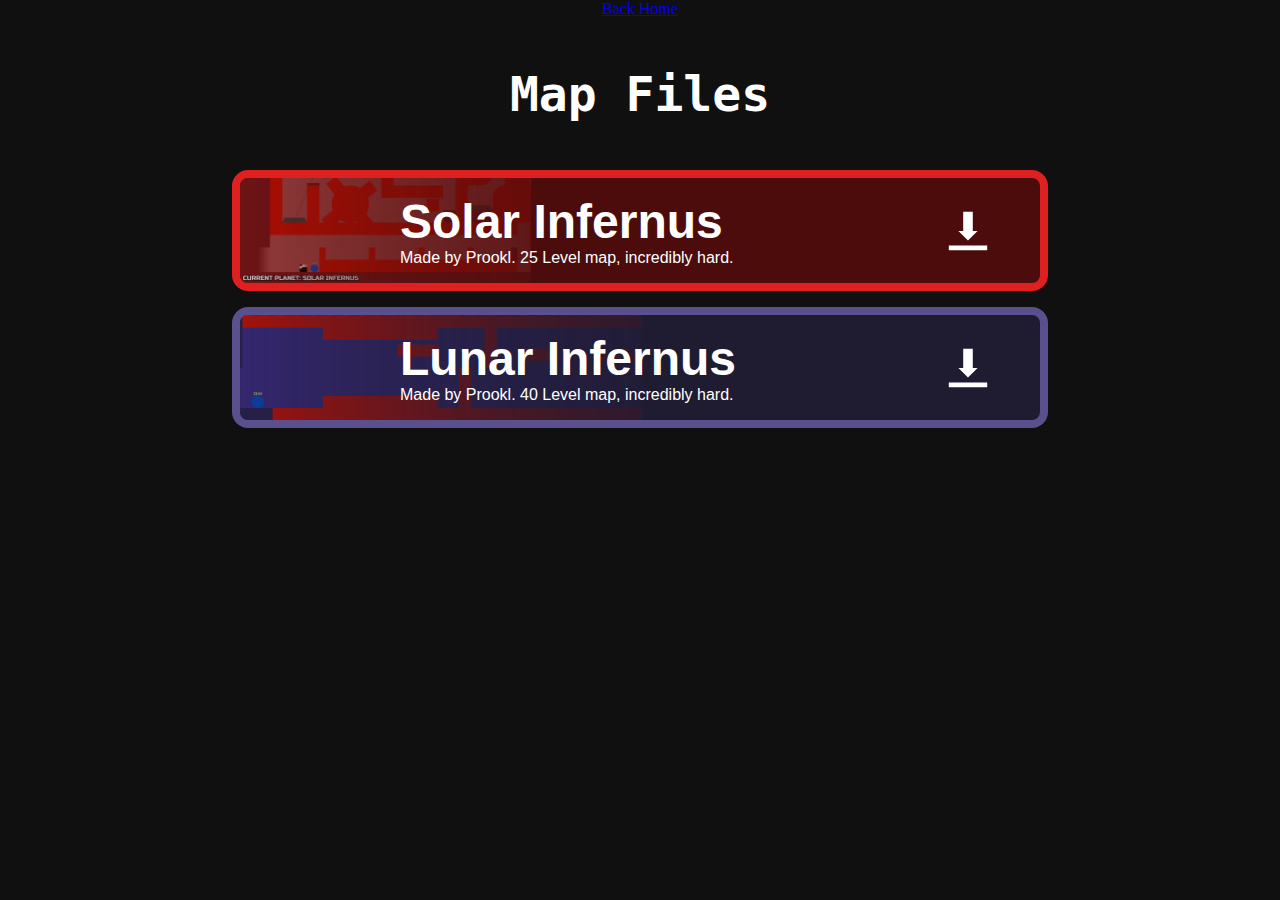
==== maps/index.html @ 9000c5a9 "attempt" ====
<!DOCTYPE html>
<html lang="en">
	<head>
		<meta charset="UTF-8">
		<meta name="viewport" content="width=device-width, initial-scale=1.0">
		<title>maps</title>
		<link rel="stylesheet" href="./style.css">
	</head>
	<body>
		<span class="credits" hidden="hidden">made by nike, pork&trade; and looped tea</span>
		<a class="SkapHub" href="https://prookle.github.io/SkapHub/">Back Home</a>
		<h1 class="title">Map Files</h1>
		<div class="map" style="--color: #ff0000">
			<div class="preview"><img src="./img/SI.png" alt="Map Name Preview"></div>
			<div class="info">
				<h2 class="name">Solar Infernus</h2>
				<p class="description">Made by Prookl. 25 Level map, incredibly hard.</p>
				<a href="./json/Solar Infernus.json" download="Solar Infernus.json" class="download">Download</a>
			</div>
		</div>
		<div class="map" style="--color: #4d4093">
			<div class="preview"><img src="./img/LI.png" alt="Map Name Preview"></div>
			<div class="info">
				<h2 class="name">Lunar Infernus</h2>
				<p class="description">Made by Prookl. 40 Level map, incredibly hard.</p>
				<a href="./json/Lunar Infernus.json" download="Lunar Infernus.json" class="download">Download</a>
			</div>
		</div>
	</body>
</html>
---- maps/style.css ----
html {
	background: #101010;
	color: #ffffff;
}

body {
	margin: 0;
	display: grid;
	justify-content: space-evenly;
	place-items: center;
	gap: 1rem;
}

.title {
	font-family: monospace;
	font-size: 3rem;
}

.map {
	/* background: #ff000040; */
	--color: #ff00ff;
	display: grid;
	grid-template-areas: "all";
	align-items: center;
	min-width: 50rem;
	
	background: color-mix(in srgb, var(--color) 25%, transparent 75%);
	border: .5rem solid color-mix(in srgb, var(--color) 75%, #808080 25%);;
	border-radius: 1rem;
	overflow: hidden;
	position: relative;
}
.map > * {
	grid-area: all;
}

.preview {
	pointer-events: none;
	user-select: none;
	position: absolute;
	width: 75%;
	height: 100%;
	overflow: hidden;
	opacity: 0.75;
	mask-image: linear-gradient(to right,
		rgba(0 0 0 / 1.00000) 000.00%,
		rgba(0 0 0 / 0.92160) 004.00%,
		rgba(0 0 0 / 0.84640) 008.00%,
		rgba(0 0 0 / 0.77440) 012.00%,
		rgba(0 0 0 / 0.70560) 016.00%,
		rgba(0 0 0 / 0.64000) 020.00%,
		rgba(0 0 0 / 0.57760) 024.00%,
		rgba(0 0 0 / 0.51840) 028.00%,
		rgba(0 0 0 / 0.46240) 032.00%,
		rgba(0 0 0 / 0.40960) 036.00%,
		rgba(0 0 0 / 0.36000) 040.00%,
		rgba(0 0 0 / 0.31360) 044.00%,
		rgba(0 0 0 / 0.27040) 048.00%,
		rgba(0 0 0 / 0.23040) 052.00%,
		rgba(0 0 0 / 0.19360) 056.00%,
		rgba(0 0 0 / 0.16000) 060.00%,
		rgba(0 0 0 / 0.12960) 064.00%,
		rgba(0 0 0 / 0.10240) 068.00%,
		rgba(0 0 0 / 0.07840) 072.00%,
		rgba(0 0 0 / 0.05760) 076.00%,
		rgba(0 0 0 / 0.04000) 080.00%,
		rgba(0 0 0 / 0.02560) 084.00%,
		rgba(0 0 0 / 0.01440) 088.00%,
		rgba(0 0 0 / 0.00640) 092.00%,
		rgba(0 0 0 / 0.00160) 096.00%,
		rgba(0 0 0 / 0.00000) 100.00%
	);
}
.preview > img {
	height: 100%;
}
.info {
	display: grid;
	/* background: #00ff0040; */

	grid-template-areas: 
		"name download"
		"desc download"
	;
	grid-auto-columns: auto min-content;
	align-items: center;
	gap: 0 3rem;
	padding: 1rem 3rem 1rem 10rem;
	z-index: 99999;

	font-family:'Gill Sans', 'Gill Sans MT', Calibri, 'Trebuchet MS', sans-serif;
}
.name {
	grid-area: name;
	font-size: 3rem;
	margin: 0;
}
.description {
	grid-area: desc;
	margin: 0;
}
.download {
	grid-area: download;
	display: block;
	width: 3rem;
	height: 3rem;
	/* background: #202020; */
	user-select: none;
	font-size: 0;
}
.download::after {
	content: "";
	display: block;
	width: 100%;
	height: 100%;
	background-image: url("./download-0.svg");
	background-size: cover;
	font-size: 1rem;
}
.download:hover::after {
	background-image: url("./download-1.svg");
}
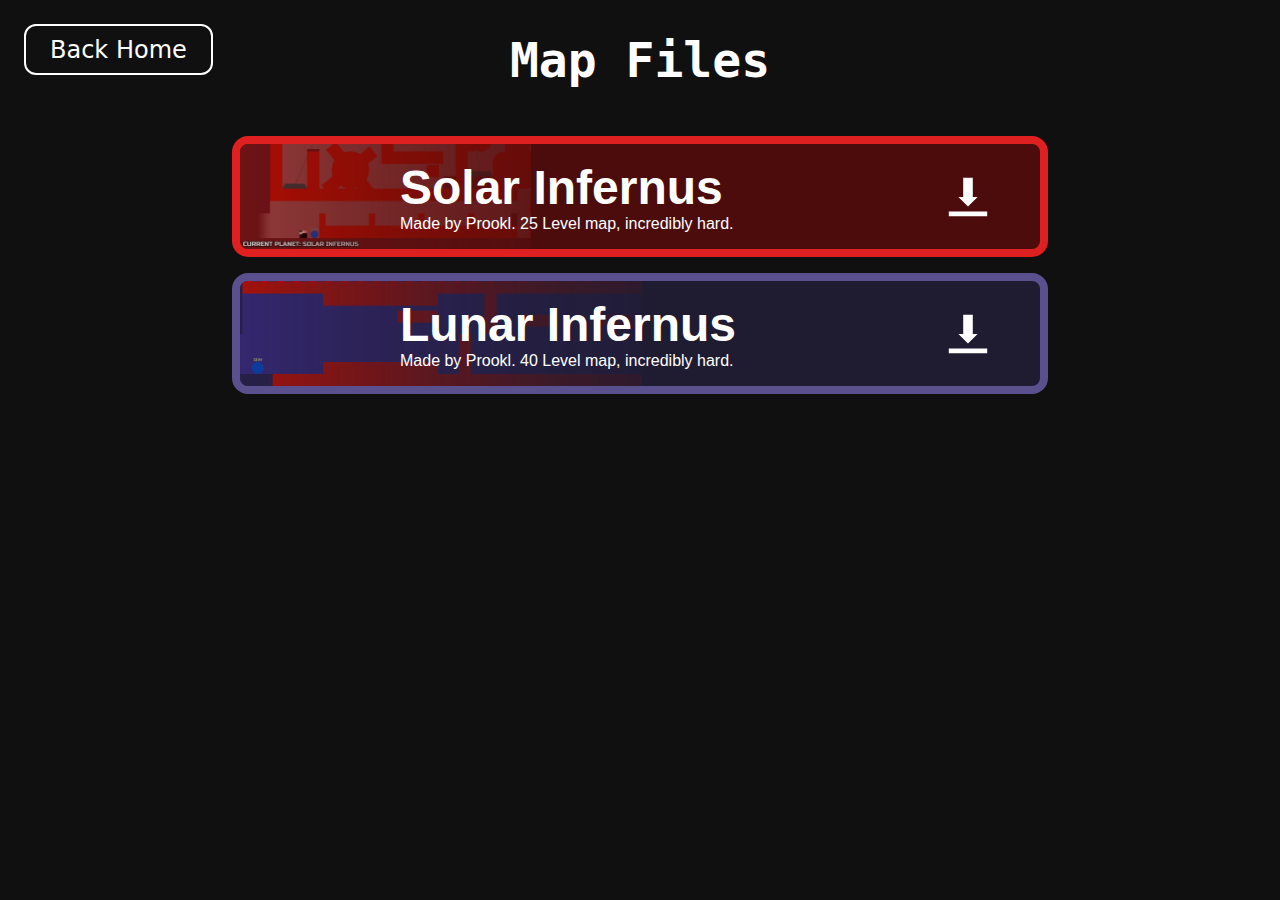
==== commit b3424484: "fix styling and home link" ====
--- a/maps/index.html
+++ b/maps/index.html
@@ -7,8 +7,8 @@
 		<link rel="stylesheet" href="./style.css">
 	</head>
 	<body>
+		<a class="home" href="../">Back Home</a>
 		<span class="credits" hidden="hidden">made by nike, pork&trade; and looped tea</span>
-		<a class="SkapHub" href="https://prookle.github.io/SkapHub/">Back Home</a>
 		<h1 class="title">Map Files</h1>
 		<div class="map" style="--color: #ff0000">
 			<div class="preview"><img src="./img/SI.png" alt="Map Name Preview"></div>
--- a/maps/style.css
+++ b/maps/style.css
@@ -14,6 +14,27 @@
 .title {
 	font-family: monospace;
 	font-size: 3rem;
+}
+
+.home {
+	all: unset;
+	display: block;
+
+	position: absolute;
+	font-size: 1.5em;
+	left: 1.5rem;
+	top: 1.5rem;
+	color: #ffffff;
+	padding: .4em 1em;
+	font-family: system-ui;
+
+	cursor: pointer;
+
+	border: .1em solid #ffffff;
+	border-radius: .5em;
+
+	background-color: transparent;
+	transition: background-color .1s;
 }
 
 .map {
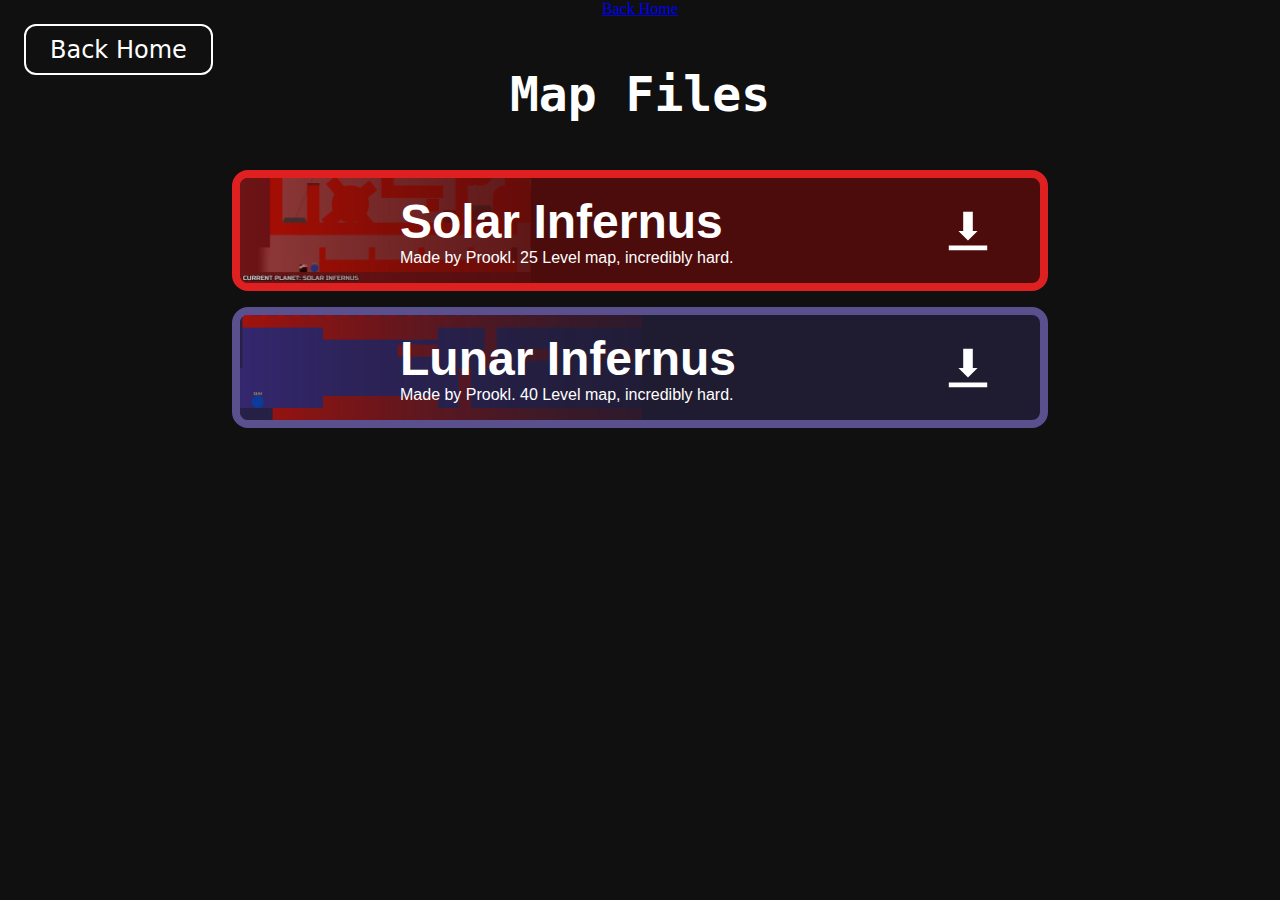
==== commit 3849f05f: "Merge branch 'main' of https://github.com/Prookle/SkapHub" ====
--- a/maps/index.html
+++ b/maps/index.html
@@ -9,6 +9,7 @@
 	<body>
 		<a class="home" href="../">Back Home</a>
 		<span class="credits" hidden="hidden">made by nike, pork&trade; and looped tea</span>
+		<a class="SkapHub" href="https://prookle.github.io/SkapHub/">Back Home</a>
 		<h1 class="title">Map Files</h1>
 		<div class="map" style="--color: #ff0000">
 			<div class="preview"><img src="./img/SI.png" alt="Map Name Preview"></div>
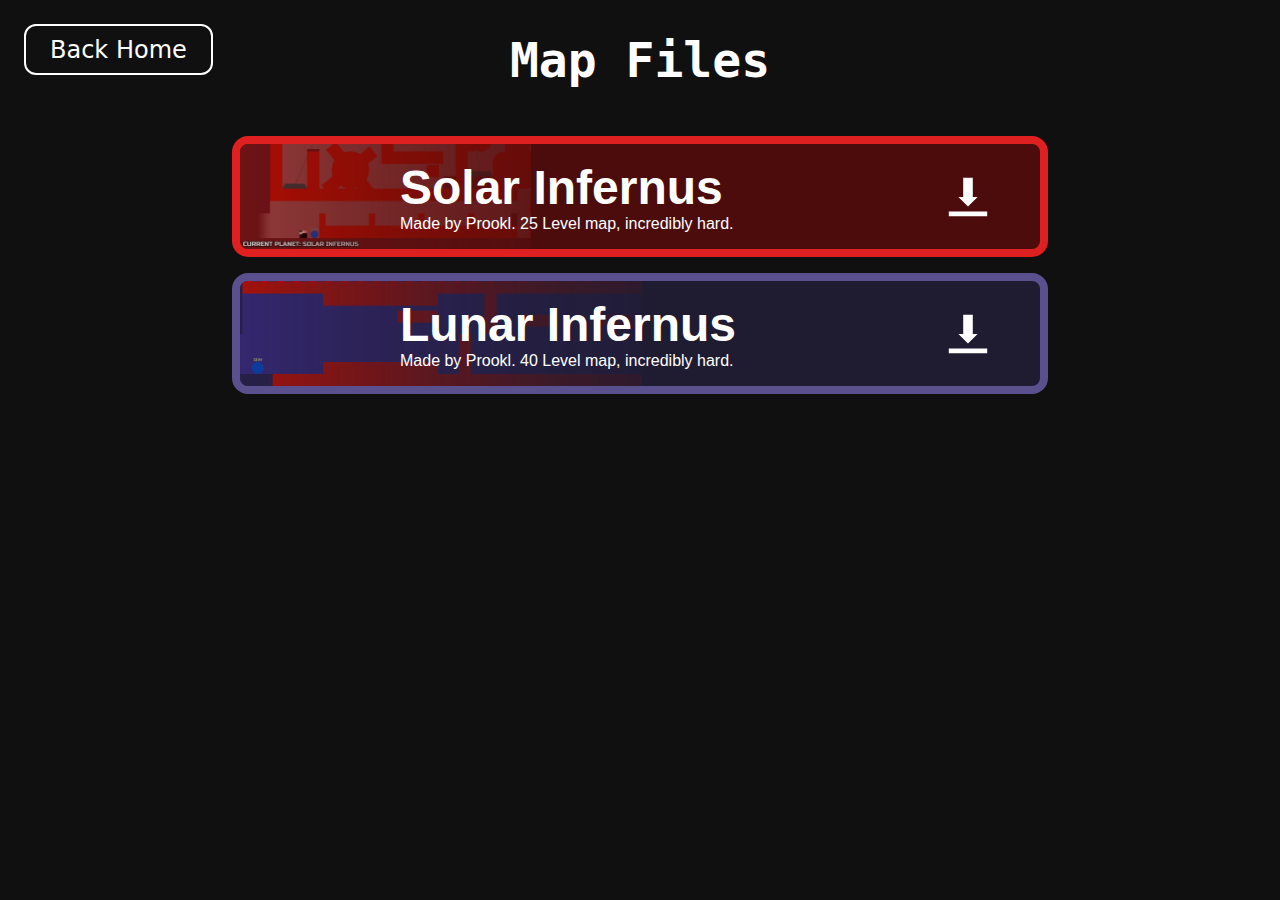
==== commit bc018fcd: "remove duplicate "Home" link" ====
--- a/maps/index.html
+++ b/maps/index.html
@@ -7,9 +7,8 @@
 		<link rel="stylesheet" href="./style.css">
 	</head>
 	<body>
+		<span class="credits" hidden="hidden">made by nike, pork&trade; and looped tea</span>
 		<a class="home" href="../">Back Home</a>
-		<span class="credits" hidden="hidden">made by nike, pork&trade; and looped tea</span>
-		<a class="SkapHub" href="https://prookle.github.io/SkapHub/">Back Home</a>
 		<h1 class="title">Map Files</h1>
 		<div class="map" style="--color: #ff0000">
 			<div class="preview"><img src="./img/SI.png" alt="Map Name Preview"></div>
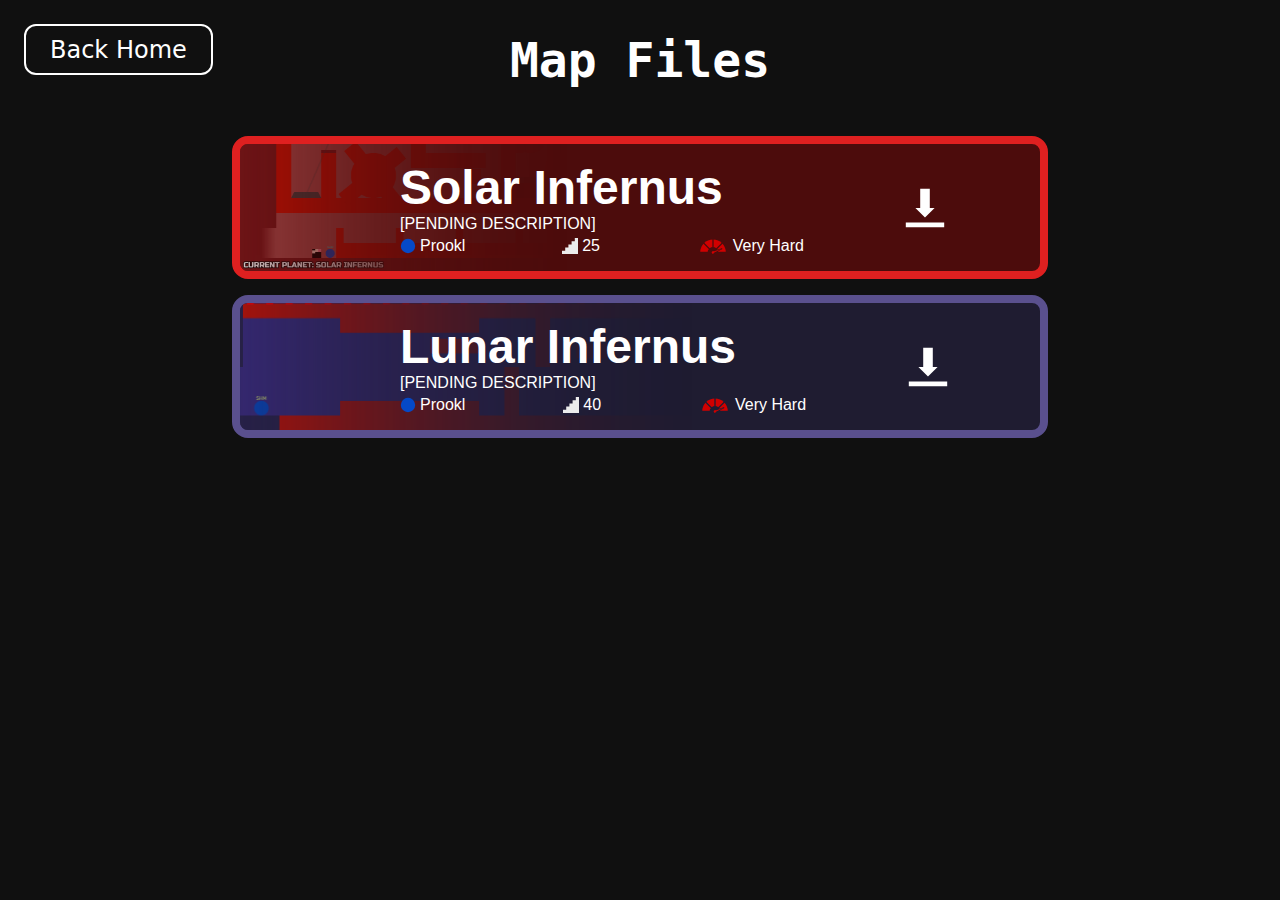
==== commit 0366b7b7: "Add author, levels and difficulty tags" ====
--- a/maps/index.html
+++ b/maps/index.html
@@ -14,7 +14,10 @@
 			<div class="preview"><img src="./img/SI.png" alt="Map Name Preview"></div>
 			<div class="info">
 				<h2 class="name">Solar Infernus</h2>
-				<p class="description">Made by Prookl. 25 Level map, incredibly hard.</p>
+				<p class="description">[PENDING DESCRIPTION]</p>
+				<span title="Author" class="author">Prookl</span>
+				<span title="Levels" class="levels">25</span>
+				<span title="Difficulty" class="difficulty" data-difficulty="very_hard"></span>
 				<a href="./json/Solar Infernus.json" download="Solar Infernus.json" class="download">Download</a>
 			</div>
 		</div>
@@ -22,7 +25,10 @@
 			<div class="preview"><img src="./img/LI.png" alt="Map Name Preview"></div>
 			<div class="info">
 				<h2 class="name">Lunar Infernus</h2>
-				<p class="description">Made by Prookl. 40 Level map, incredibly hard.</p>
+				<p class="description">[PENDING DESCRIPTION]</p>
+				<span title="Author" class="author">Prookl</span>
+				<span title="Levels" class="levels">40</span>
+				<span title="Difficulty" class="difficulty" data-difficulty="very_hard"></span>
 				<a href="./json/Lunar Infernus.json" download="Lunar Infernus.json" class="download">Download</a>
 			</div>
 		</div>
--- a/maps/style.css
+++ b/maps/style.css
@@ -59,7 +59,8 @@
 	pointer-events: none;
 	user-select: none;
 	position: absolute;
-	width: 75%;
+	max-width: 75%;
+	width: fit-content;
 	height: 100%;
 	overflow: hidden;
 	opacity: 0.75;
@@ -100,12 +101,12 @@
 	/* background: #00ff0040; */
 
 	grid-template-areas: 
-		"name download"
-		"desc download"
+		"name name name download"
+		"desc desc desc download"
+		"auth lvls diff download"
 	;
-	grid-auto-columns: auto min-content;
+	column-gap: 3rem;
 	align-items: center;
-	gap: 0 3rem;
 	padding: 1rem 3rem 1rem 10rem;
 	z-index: 99999;
 
@@ -119,7 +120,42 @@
 .description {
 	grid-area: desc;
 	margin: 0;
+	margin-bottom: 0.25rem;
 }
+
+.author::before,
+.levels::before,
+.difficulty::before {
+	content: "";
+	display: inline-block;
+	width: 1em;
+	height: 1em;
+	vertical-align: -12.5%;
+	margin-right: .25em;
+	background-size: cover;
+}
+.author::before { 
+	background-image: url("./icons/author.svg");
+}
+.levels::before {
+	background-image: url("./icons/levels.svg");
+}
+
+.difficulty::before {
+	width: 2em;
+	height: 1em;
+}
+.difficulty[data-difficulty="easy"]::after { content: "Easy"; }
+.difficulty[data-difficulty="medium"]::after { content: "Medium"; }
+.difficulty[data-difficulty="hard"]::after { content: "Hard"; }
+.difficulty[data-difficulty="very_hard"]::after { content: "Very Hard"; }
+.difficulty[data-difficulty="unrated"]::after { content: "Unrated"; }
+.difficulty[data-difficulty="easy"]::before { background-image: url("./icons/difficulty/easy.svg"); }
+.difficulty[data-difficulty="medium"]::before { background-image: url("./icons/difficulty/medium.svg"); }
+.difficulty[data-difficulty="hard"]::before { background-image: url("./icons/difficulty/hard.svg"); }
+.difficulty[data-difficulty="very_hard"]::before { background-image: url("./icons/difficulty/very_hard.svg"); }
+.difficulty[data-difficulty="unrated"]::before { background-image: url("./icons/difficulty/unrated.svg"); }
+
 .download {
 	grid-area: download;
 	display: block;
@@ -134,10 +170,10 @@
 	display: block;
 	width: 100%;
 	height: 100%;
-	background-image: url("./download-0.svg");
+	background-image: url("./icons/download-0.svg");
 	background-size: cover;
 	font-size: 1rem;
 }
 .download:hover::after {
-	background-image: url("./download-1.svg");
+	background-image: url("./icons/download-1.svg");
 }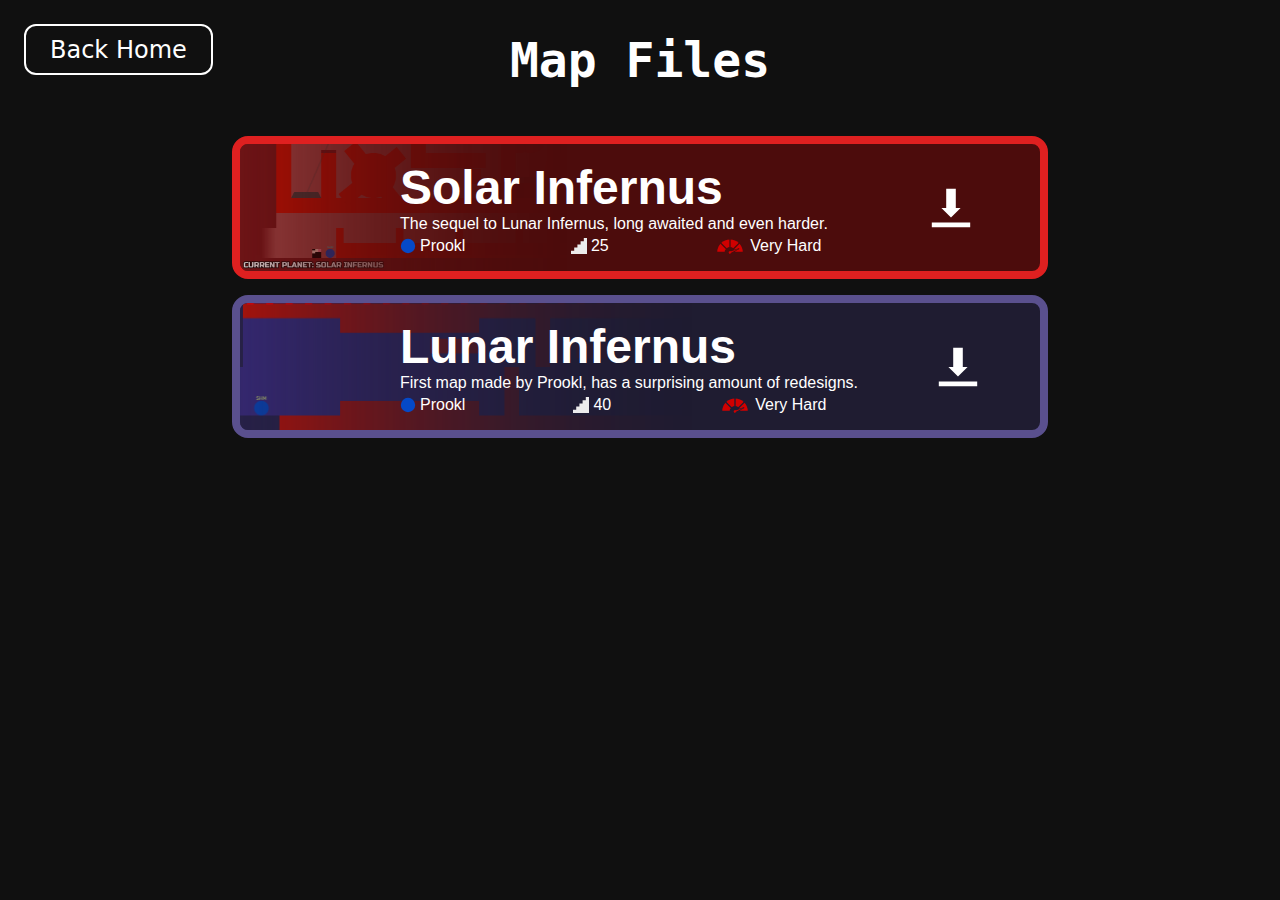
==== commit 1e1f43c9: "Added descriptions to the maps" ====
--- a/maps/index.html
+++ b/maps/index.html
@@ -14,7 +14,7 @@
 			<div class="preview"><img src="./img/SI.png" alt="Map Name Preview"></div>
 			<div class="info">
 				<h2 class="name">Solar Infernus</h2>
-				<p class="description">[PENDING DESCRIPTION]</p>
+				<p class="description">The sequel to Lunar Infernus, long awaited and even harder.</p>
 				<span title="Author" class="author">Prookl</span>
 				<span title="Levels" class="levels">25</span>
 				<span title="Difficulty" class="difficulty" data-difficulty="very_hard"></span>
@@ -25,7 +25,7 @@
 			<div class="preview"><img src="./img/LI.png" alt="Map Name Preview"></div>
 			<div class="info">
 				<h2 class="name">Lunar Infernus</h2>
-				<p class="description">[PENDING DESCRIPTION]</p>
+				<p class="description">First map made by Prookl, has a surprising amount of redesigns.</p>
 				<span title="Author" class="author">Prookl</span>
 				<span title="Levels" class="levels">40</span>
 				<span title="Difficulty" class="difficulty" data-difficulty="very_hard"></span>
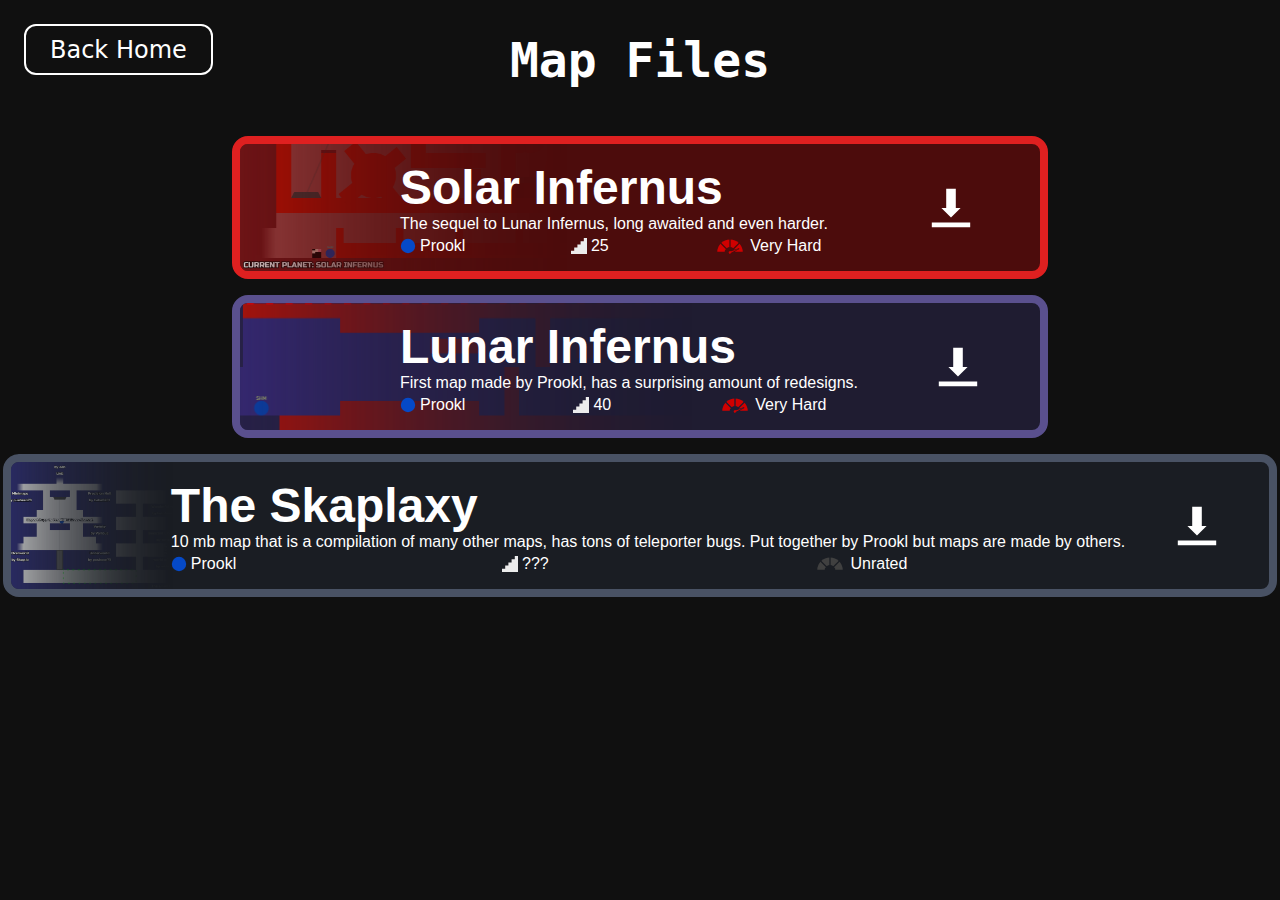
==== commit 0a637d9c: "adding skaplaxy map file" ====
--- a/maps/index.html
+++ b/maps/index.html
@@ -32,5 +32,17 @@
 				<a href="./json/Lunar Infernus.json" download="Lunar Infernus.json" class="download">Download</a>
 			</div>
 		</div>
+		<div class="map" style="--color: #37425b">
+			<div class="preview"><img src="./img/skaplaxy.png" alt="Map Name Preview"></div>
+			<div class="info">
+				<h2 class="name">The Skaplaxy</h2>
+				<p class="description">10 mb map that is a compilation of many other maps, has tons of teleporter bugs. Put together by Prookl but maps are made by others.</p>
+				<span title="Author" class="author">Prookl</span>
+				<span title="Levels" class="levels">???</span>
+				<span title="Difficulty" class="difficulty" data-difficulty="unrated"></span>
+				<a href="./json/Skaplaxy.json" download="Skaplaxy.json" class="download">Download</a>
+			</div>
+		</div>
+		
 	</body>
 </html>
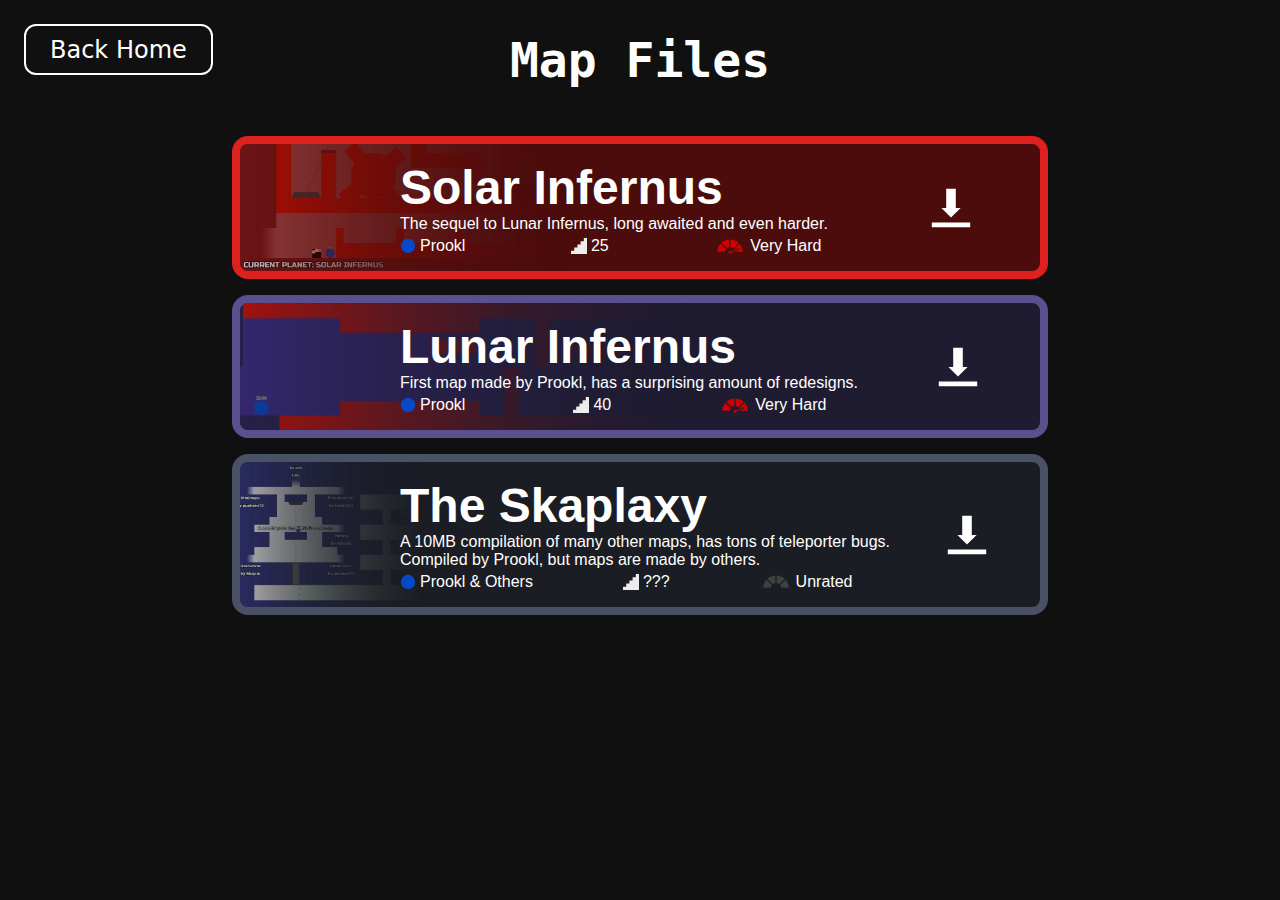
==== commit 0b7fa47c: "edit skaplaxy description" ====
--- a/maps/index.html
+++ b/maps/index.html
@@ -36,8 +36,9 @@
 			<div class="preview"><img src="./img/skaplaxy.png" alt="Map Name Preview"></div>
 			<div class="info">
 				<h2 class="name">The Skaplaxy</h2>
-				<p class="description">10 mb map that is a compilation of many other maps, has tons of teleporter bugs. Put together by Prookl but maps are made by others.</p>
-				<span title="Author" class="author">Prookl</span>
+				<p class="description">A 10MB compilation of many other maps, has tons of teleporter bugs. <br>
+					Compiled by Prookl, but maps are made by others.</p>
+				<span title="Author" class="author">Prookl &amp; Others</span>
 				<span title="Levels" class="levels">???</span>
 				<span title="Difficulty" class="difficulty" data-difficulty="unrated"></span>
 				<a href="./json/Skaplaxy.json" download="Skaplaxy.json" class="download">Download</a>
